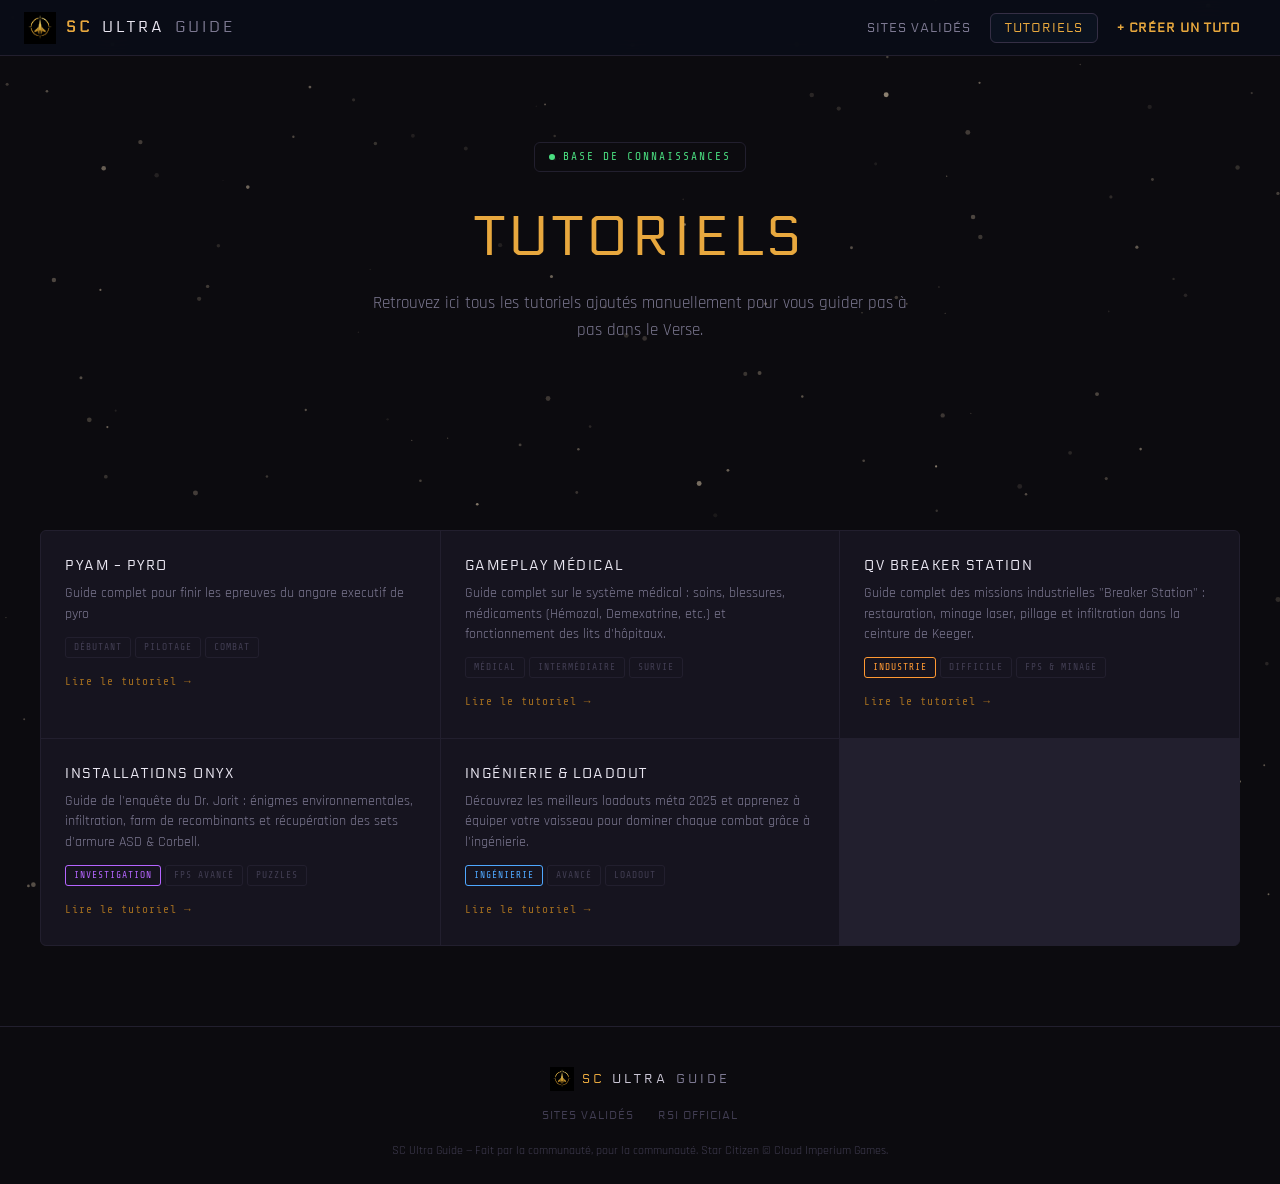
==== tutos.html @ 5474f026 "init" ====
<!DOCTYPE html>
<html lang="fr">

<head>
  <meta charset="UTF-8">
  <meta name="viewport" content="width=device-width, initial-scale=1.0">
  <title>Tutoriels — SC Ultra Guide</title>
  <meta name="description" content="Tutoriels et guides pratiques pour Star Citizen.">
  <link rel="stylesheet" href="style.css">
</head>

<body>
  <canvas id="stars-canvas"></canvas>

  <!-- NAVBAR -->
  <nav class="navbar">
    <a href="index.html" class="nav-logo">
      <img src="logo.png" alt="Logo" class="logo-img">
      <span class="sc">SC</span><span class="ultra">ULTRA</span><span class="guide">GUIDE</span>
    </a>
    <ul class="nav-links">
      <li><a href="index.html#sites">Sites Validés</a></li>
      <li><a href="tutos.html" class="active">Tutoriels</a></li>
      <li><a href="create-tuto.html" style="color: var(--accent); font-weight: bold;">+ Créer un Tuto</a></li>
    </ul>
    <div class="nav-hamburger" id="nav-hamburger">
      <span></span><span></span><span></span>
    </div>
  </nav>

  <!-- HERO -->
  <section class="hero" style="min-height: 50vh; padding-top: 100px;">
    <div class="hero-content">
      <div class="hero-badge"><span class="pulse-dot"></span> BASE DE CONNAISSANCES</div>
      <h1><span class="gradient-text">Tutoriels</span></h1>
      <p>Retrouvez ici tous les tutoriels ajoutés manuellement pour vous guider pas à pas dans le Verse.</p>
    </div>
  </section>

  <!-- TUTORIELS GRID -->
  <section class="section" id="tutos">
    <div class="container">
      <div class="cards-grid">

        <!-- EXEMPLE DE CARTE TUTORIEL -->
        <a href="pyam/index.html" class="card">
          <h3>PYAM - pyro</h3>
          <p>Guide complet pour finir les epreuves du angare executif de pyro</p>
          <div class="card-tags">
            <span class="card-tag">Débutant</span>
            <span class="card-tag">Pilotage</span>
            <span class="card-tag">Combat</span>
          </div>
          <span class="card-link">Lire le tutoriel →</span>
        </a>

        <!-- CARTE TUTORIEL MÉDICAL -->
        <a href="medical/index.html" class="card">
          <h3>Gameplay Médical</h3>
          <p>Guide complet sur le système médical : soins, blessures, médicaments (Hémozal, Demexatrine, etc.) et fonctionnement des lits d'hôpitaux.</p>
          <div class="card-tags">
            <span class="card-tag">Médical</span>
            <span class="card-tag">Intermédiaire</span>
            <span class="card-tag">Survie</span>
          </div>
          <span class="card-link">Lire le tutoriel →</span>
        </a>

        <!-- CARTE TUTORIEL QV BREAKER -->
        <a href="QVbreakerStation/index.html" class="card">
          <h3>QV Breaker Station</h3>
          <p>Guide complet des missions industrielles "Breaker Station" : restauration, minage laser, pillage et infiltration dans la ceinture de Keeger.</p>
          <div class="card-tags">
            <span class="card-tag" style="border-color:#ff9933; color:#ff9933;">Industrie</span>
            <span class="card-tag">Difficile</span>
            <span class="card-tag">FPS & Minage</span>
          </div>
          <span class="card-link">Lire le tutoriel →</span>
        </a>

        <!-- CARTE TUTORIEL ONYX -->
        <a href="onyx/index.html" class="card">
          <h3>Installations Onyx</h3>
          <p>Guide de l'enquête du Dr. Jorit : énigmes environnementales, infiltration, farm de recombinants et récupération des sets d'armure ASD & Corbell.</p>
          <div class="card-tags">
            <span class="card-tag" style="border-color:#b565ff; color:#b565ff;">Investigation</span>
            <span class="card-tag">FPS Avancé</span>
            <span class="card-tag">Puzzles</span>
          </div>
          <span class="card-link">Lire le tutoriel →</span>
        </a>

        <!-- CARTE TUTORIEL INGÉNIERIE VAISSEAU -->
        <a href="ingénérie vaiseau/index.html" class="card">
          <h3>Ingénierie & Loadout</h3>
          <p>Découvrez les meilleurs loadouts méta 2025 et apprenez à équiper votre vaisseau pour dominer chaque combat grâce à l'ingénierie.</p>
          <div class="card-tags">
            <span class="card-tag" style="border-color:#4fa8ff; color:#4fa8ff;">Ingénierie</span>
            <span class="card-tag">Avancé</span>
            <span class="card-tag">Loadout</span>
          </div>
          <span class="card-link">Lire le tutoriel →</span>
        </a>

        <!-- AJOUTE D'AUTRES CARTES ICI -->

      </div>
    </div>
  </section>

  <!-- FOOTER -->
  <footer class="footer">
    <div class="footer-content">
      <div class="footer-logo">
        <img src="logo.png" alt="Logo" class="logo-img-footer">
        <span style="color:var(--accent)">SC</span> ULTRA <span style="color:var(--text-mid)">GUIDE</span>
      </div>
      <div class="footer-links">
        <a href="index.html#sites">Sites Validés</a>
        <a href="https://robertsspaceindustries.com/" target="_blank">RSI Official</a>
      </div>
      <p>SC Ultra Guide — Fait par la communauté, pour la communauté. Star Citizen © Cloud Imperium Games.</p>
    </div>
  </footer>

  <!-- Pour les étoiles animées et la navbar -->
  <script>
    // Just core functions needed for layout
    function initStars() {
      const canvas = document.getElementById('stars-canvas');
      if (!canvas) return;
      const ctx = canvas.getContext('2d');
      let stars = [];
      const STAR_COUNT = 200;

      function resize() { canvas.width = window.innerWidth; canvas.height = window.innerHeight; }
      function createStars() {
        stars = [];
        for (let i = 0; i < STAR_COUNT; i++) {
          stars.push({ x: Math.random() * canvas.width, y: Math.random() * canvas.height, size: Math.random() * 2 + 0.5, speed: Math.random() * 0.3 + 0.05, opacity: Math.random() * 0.8 + 0.2, pulse: Math.random() * Math.PI * 2 });
        }
      }
      function draw() {
        ctx.clearRect(0, 0, canvas.width, canvas.height);
        stars.forEach(star => {
          star.pulse += 0.01; star.y -= star.speed;
          const flicker = Math.sin(star.pulse) * 0.3 + 0.7;
          if (star.y < -5) { star.y = canvas.height + 5; star.x = Math.random() * canvas.width; }
          ctx.beginPath(); ctx.arc(star.x, star.y, star.size, 0, Math.PI * 2);
          ctx.fillStyle = `rgba(230, 210, 180, ${star.opacity * flicker})`; ctx.fill();
        });
        requestAnimationFrame(draw);
      }
      resize(); createStars(); draw();
      window.addEventListener('resize', () => { resize(); createStars(); });
    }
    document.addEventListener('DOMContentLoaded', initStars);
  </script>
</body>

</html>
---- style.css ----
/* ========== FONTS ========== */
@import url('https://fonts.googleapis.com/css2?family=Share+Tech+Mono&family=Rajdhani:wght@300;400;500;600;700&family=Electrolize&display=swap');

/* ========== CSS VARIABLES ========== */
:root {
  --bg-primary: #0c0b0f;
  --bg-secondary: #12111a;
  --bg-card: #16141f;
  --bg-card-hover: #1e1b29;
  --accent: #e8a83e;
  --accent-dim: #a06c1f;
  --accent-glow: rgba(232, 168, 62, 0.1);
  --green: #4ade80;
  --orange: #f59e0b;
  --red: #ef4444;
  --text: #c9c5d4;
  --text-bright: #eae7f2;
  --text-mid: #7c7891;
  --text-dim: #413d52;
  --border: #221f2e;
  --border-hover: #352f45;
  --radius: 6px;
  --font-mono: 'Share Tech Mono', monospace;
  --font-main: 'Rajdhani', sans-serif;
  --font-ui: 'Electrolize', sans-serif;
}

/* ========== RESET ========== */
*, *::before, *::after { margin: 0; padding: 0; box-sizing: border-box; }

html { scroll-behavior: smooth; }

body {
  font-family: var(--font-main);
  background: var(--bg-primary);
  color: var(--text);
  overflow-x: hidden;
  min-height: 100vh;
  line-height: 1.6;
}

::-webkit-scrollbar { width: 4px; }
::-webkit-scrollbar-track { background: var(--bg-secondary); }
::-webkit-scrollbar-thumb { background: var(--text-dim); border-radius: 2px; }

a { text-decoration: none; color: inherit; }

/* ========== STARS ========== */
#stars-canvas {
  position: fixed;
  top: 0; left: 0;
  width: 100%; height: 100%;
  z-index: 0;
  pointer-events: none;
  opacity: 0.6;
}

/* ========== NAVBAR ========== */
.navbar {
  position: fixed;
  top: 0; left: 0; right: 0;
  z-index: 1000;
  height: 56px;
  display: flex;
  align-items: center;
  justify-content: space-between;
  padding: 0 1.5rem;
  background: rgba(10, 14, 23, 0.92);
  backdrop-filter: blur(12px);
  border-bottom: 1px solid var(--border);
}

.navbar.scrolled {
  border-bottom-color: var(--accent-dim);
}

.nav-logo {
  display: flex;
  align-items: center;
  gap: 10px;
  font-family: var(--font-ui);
  font-size: 0.95rem;
  letter-spacing: 3px;
  text-transform: uppercase;
}

.nav-logo .logo-img {
  width: 32px;
  height: 32px;
  object-fit: contain;
}

.footer-logo {
  font-family: var(--font-ui);
  font-size: 0.8rem;
  letter-spacing: 3px;
  text-transform: uppercase;
  display: flex;
  align-items: center;
  gap: 8px;
}

.footer-logo .logo-img-footer {
  width: 24px;
  height: 24px;
  object-fit: contain;
}

.nav-logo .sc { color: var(--accent); font-weight: 700; }
.nav-logo .ultra { color: var(--text-bright); }
.nav-logo .guide { color: var(--text-mid); font-weight: 400; }

.nav-links {
  display: flex;
  align-items: center;
  gap: 4px;
  list-style: none;
}

.nav-links a {
  padding: 6px 14px;
  font-family: var(--font-ui);
  font-size: 0.8rem;
  letter-spacing: 1px;
  color: var(--text-mid);
  border: 1px solid transparent;
  border-radius: var(--radius);
  transition: all 0.2s ease;
  text-transform: uppercase;
}

.nav-links a:hover,
.nav-links a.active {
  color: var(--accent);
  border-color: var(--border-hover);
  background: rgba(59, 158, 255, 0.04);
}

.nav-hamburger {
  display: none;
  flex-direction: column;
  gap: 5px;
  cursor: pointer;
  padding: 5px;
}

.nav-hamburger span {
  width: 22px;
  height: 1.5px;
  background: var(--text-mid);
  transition: all 0.2s ease;
}

/* ========== HERO ========== */
.hero {
  position: relative;
  z-index: 1;
  min-height: 100vh;
  display: flex;
  align-items: center;
  justify-content: center;
  text-align: center;
  padding: 2rem;
}

.hero-content {
  max-width: 750px;
}

.hero-badge {
  display: inline-flex;
  align-items: center;
  gap: 8px;
  padding: 5px 14px;
  border: 1px solid var(--border);
  border-radius: var(--radius);
  font-family: var(--font-mono);
  font-size: 0.7rem;
  color: var(--green);
  letter-spacing: 2px;
  text-transform: uppercase;
  margin-bottom: 2rem;
}

.hero-badge .pulse-dot {
  width: 6px; height: 6px;
  background: var(--green);
  border-radius: 50%;
  animation: pulse 2.5s infinite;
}

.hero h1 {
  font-family: var(--font-ui);
  font-size: clamp(2rem, 5vw, 3.5rem);
  font-weight: 400;
  letter-spacing: 4px;
  text-transform: uppercase;
  line-height: 1.2;
  margin-bottom: 1.2rem;
  color: var(--text-bright);
}

.hero h1 .gradient-text {
  color: var(--accent);
}

.hero p {
  font-size: 1.05rem;
  color: var(--text-mid);
  max-width: 550px;
  margin: 0 auto 2rem;
  font-weight: 400;
}

.hero-buttons {
  display: flex;
  gap: 0.8rem;
  justify-content: center;
  flex-wrap: wrap;
}

.btn {
  padding: 10px 24px;
  border-radius: var(--radius);
  font-family: var(--font-ui);
  font-size: 0.8rem;
  letter-spacing: 1.5px;
  text-transform: uppercase;
  cursor: pointer;
  border: 1px solid var(--border);
  transition: all 0.2s ease;
  display: inline-flex;
  align-items: center;
  gap: 8px;
  background: transparent;
  color: var(--text);
}

.btn-primary {
  background: var(--accent);
  border-color: var(--accent);
  color: #fff;
}

.btn-primary:hover {
  background: #4fa8ff;
  border-color: #4fa8ff;
}

.btn-outline:hover {
  border-color: var(--accent-dim);
  color: var(--accent);
}

.hero-stats {
  display: flex;
  justify-content: center;
  gap: 3rem;
  margin-top: 3.5rem;
  padding-top: 2rem;
  border-top: 1px solid var(--border);
}

.hero-stat { text-align: center; }

.hero-stat .number {
  font-family: var(--font-mono);
  font-size: 1.8rem;
  color: var(--accent);
}

.hero-stat .label {
  font-family: var(--font-ui);
  font-size: 0.65rem;
  color: var(--text-dim);
  text-transform: uppercase;
  letter-spacing: 2px;
  margin-top: 4px;
}

/* ========== SECTIONS ========== */
.section {
  position: relative;
  z-index: 1;
  padding: 5rem 1.5rem;
}

.section-header {
  text-align: center;
  margin-bottom: 3rem;
}

.section-header .tag {
  display: inline-block;
  padding: 4px 12px;
  border: 1px solid var(--border);
  border-radius: var(--radius);
  font-family: var(--font-mono);
  font-size: 0.65rem;
  color: var(--text-dim);
  text-transform: uppercase;
  letter-spacing: 3px;
  margin-bottom: 1rem;
}

.section-header h2 {
  font-family: var(--font-ui);
  font-size: clamp(1.4rem, 3vw, 2rem);
  font-weight: 400;
  letter-spacing: 3px;
  text-transform: uppercase;
  color: var(--text-bright);
  margin-bottom: 0.6rem;
}

.section-header p {
  color: var(--text-mid);
  font-size: 0.95rem;
}

.container {
  max-width: 1200px;
  margin: 0 auto;
}

/* ========== SEARCH ========== */
.search-container {
  max-width: 500px;
  margin: 0 auto 2rem;
  position: relative;
}

.search-input {
  width: 100%;
  padding: 12px 18px 12px 42px;
  background: var(--bg-card);
  border: 1px solid var(--border);
  border-radius: var(--radius);
  color: var(--text);
  font-family: var(--font-main);
  font-size: 0.9rem;
  transition: border-color 0.2s ease;
}

.search-input:focus {
  outline: none;
  border-color: var(--accent-dim);
}

.search-input::placeholder { color: var(--text-dim); }

.search-icon {
  position: absolute;
  left: 14px;
  top: 50%;
  transform: translateY(-50%);
  color: var(--text-dim);
  font-size: 0.85rem;
}

/* ========== FILTERS ========== */
.filter-bar {
  display: flex;
  justify-content: center;
  gap: 6px;
  flex-wrap: wrap;
  margin-bottom: 2rem;
}

.filter-btn {
  padding: 6px 14px;
  background: transparent;
  border: 1px solid var(--border);
  border-radius: var(--radius);
  color: var(--text-dim);
  font-family: var(--font-ui);
  font-size: 0.72rem;
  letter-spacing: 1px;
  text-transform: uppercase;
  cursor: pointer;
  transition: all 0.2s ease;
  display: inline-flex;
  align-items: center;
  gap: 6px;
}

.filter-icon {
  width: 14px;
  height: 14px;
  filter: invert(45%) sepia(20%) saturate(400%) hue-rotate(200deg) brightness(85%) contrast(90%);
  transition: filter 0.2s ease;
}

.filter-btn:hover .filter-icon {
  filter: invert(60%) sepia(10%) saturate(500%) hue-rotate(200deg) brightness(100%) contrast(90%);
}

.filter-btn.active .filter-icon {
  filter: invert(70%) sepia(50%) saturate(3000%) hue-rotate(350deg) brightness(100%) contrast(100%);
}

.filter-btn:hover {
  border-color: var(--border-hover);
  color: var(--text-mid);
}

.filter-btn.active {
  background: rgba(59, 158, 255, 0.08);
  border-color: var(--accent-dim);
  color: var(--accent);
}

/* ========== CARDS ========== */
.cards-grid {
  display: grid;
  grid-template-columns: repeat(auto-fill, minmax(300px, 1fr));
  gap: 1px;
  background: var(--border);
  border: 1px solid var(--border);
  border-radius: var(--radius);
  overflow: hidden;
}

.card {
  background: var(--bg-card);
  padding: 1.5rem;
  transition: background 0.2s ease;
  position: relative;
  display: block;
  cursor: pointer;
}

.card:hover {
  background: var(--bg-card-hover);
}

.card::after {
  content: '';
  position: absolute;
  left: 0; top: 0; bottom: 0;
  width: 2px;
  background: transparent;
  transition: background 0.2s ease;
}

.card:hover::after {
  background: var(--accent);
}

.card-icon {
  font-size: 1.3rem;
  margin-bottom: 0.8rem;
  display: inline-block;
}

.card h3 {
  font-family: var(--font-ui);
  font-size: 0.85rem;
  font-weight: 400;
  letter-spacing: 1.5px;
  text-transform: uppercase;
  color: var(--text-bright);
  margin-bottom: 0.4rem;
  transition: color 0.2s ease;
}

.card:hover h3 {
  color: var(--accent);
}

.card p {
  color: var(--text-mid);
  font-size: 0.85rem;
  line-height: 1.5;
  margin-bottom: 0.8rem;
}

.card-tags {
  display: flex;
  flex-wrap: wrap;
  gap: 4px;
  margin-bottom: 0.6rem;
}

.card-tag {
  padding: 2px 8px;
  border: 1px solid var(--border);
  border-radius: 3px;
  font-family: var(--font-mono);
  font-size: 0.6rem;
  color: var(--text-dim);
  letter-spacing: 1px;
  text-transform: uppercase;
}

.card-link {
  font-family: var(--font-mono);
  font-size: 0.7rem;
  color: var(--accent-dim);
  letter-spacing: 1px;
  transition: color 0.2s ease;
}

.card:hover .card-link {
  color: var(--accent);
}

/* ========== INFO CARDS ========== */
.info-grid {
  display: grid;
  grid-template-columns: repeat(auto-fill, minmax(320px, 1fr));
  gap: 1px;
  background: var(--border);
  border: 1px solid var(--border);
  border-radius: var(--radius);
  overflow: hidden;
}

.info-card {
  background: var(--bg-card);
  padding: 1.5rem;
}

.info-card h3 {
  font-family: var(--font-ui);
  font-size: 0.8rem;
  font-weight: 400;
  letter-spacing: 1.5px;
  text-transform: uppercase;
  color: var(--text-bright);
  margin-bottom: 1rem;
  padding-bottom: 0.6rem;
  border-bottom: 1px solid var(--border);
}

.info-list { list-style: none; }

.info-list li {
  padding: 5px 0;
  display: flex;
  align-items: center;
  gap: 8px;
  font-size: 0.85rem;
  color: var(--text-mid);
}

.info-list li .key-label {
  color: var(--text);
  font-weight: 500;
  min-width: 110px;
}

.info-list li .key-value {
  font-family: var(--font-mono);
  font-size: 0.75rem;
  color: var(--accent);
  padding: 2px 8px;
  background: rgba(59, 158, 255, 0.06);
  border: 1px solid var(--border);
  border-radius: 3px;
}

/* ========== NO RESULTS ========== */
.no-results {
  text-align: center;
  padding: 3rem;
}

.no-results p {
  color: var(--text-dim);
  font-family: var(--font-mono);
  font-size: 0.85rem;
  letter-spacing: 1px;
}

/* ========== FOOTER ========== */
.footer {
  position: relative;
  z-index: 1;
  padding: 2.5rem 1.5rem 1.5rem;
  border-top: 1px solid var(--border);
}

.footer-content {
  max-width: 1200px;
  margin: 0 auto;
  display: flex;
  flex-direction: column;
  align-items: center;
  gap: 1rem;
}



.footer-links {
  display: flex;
  gap: 1.5rem;
  flex-wrap: wrap;
  justify-content: center;
}

.footer-links a {
  color: var(--text-dim);
  font-family: var(--font-ui);
  font-size: 0.7rem;
  letter-spacing: 1px;
  text-transform: uppercase;
  transition: color 0.2s ease;
}

.footer-links a:hover { color: var(--accent); }

.footer p {
  color: var(--text-dim);
  font-size: 0.75rem;
}

/* ========== ANIMATIONS ========== */
@keyframes pulse {
  0%, 100% { opacity: 1; }
  50% { opacity: 0.3; }
}

.animate-on-scroll {
  opacity: 0;
  transform: translateY(20px);
  transition: opacity 0.5s ease, transform 0.5s ease;
}

.animate-on-scroll.visible {
  opacity: 1;
  transform: translateY(0);
}

/* ========== RESPONSIVE ========== */
@media (max-width: 900px) {
  .nav-links { display: none; }
  .nav-hamburger { display: flex; }

  .nav-links.open {
    display: flex;
    flex-direction: column;
    position: absolute;
    top: 56px;
    left: 0; right: 0;
    background: rgba(10, 14, 23, 0.98);
    padding: 1rem;
    border-bottom: 1px solid var(--border);
  }

  .hero-stats { gap: 1.5rem; }
  .cards-grid { grid-template-columns: 1fr; }
  .info-grid { grid-template-columns: 1fr; }
}

@media (max-width: 480px) {
  .section { padding: 3rem 1rem; }
  .navbar { padding: 0 1rem; }
  .hero-buttons { flex-direction: column; align-items: center; }
}
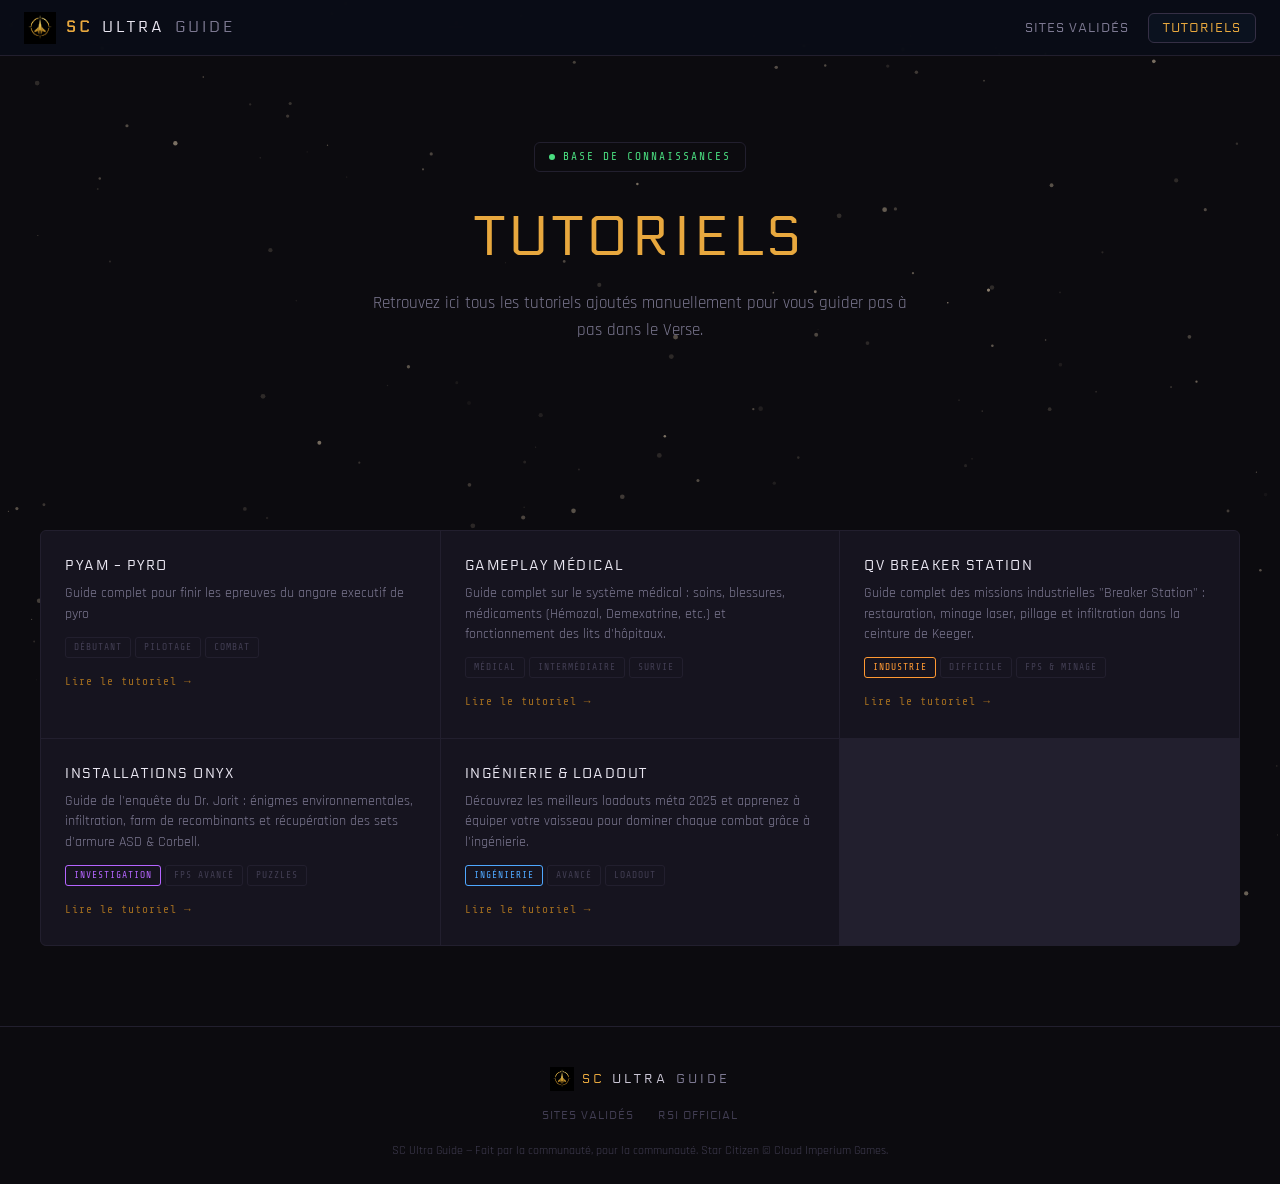
==== commit d7e5c23f: "supression truc inutile" ====
--- a/tutos.html
+++ b/tutos.html
@@ -21,7 +21,6 @@
     <ul class="nav-links">
       <li><a href="index.html#sites">Sites Validés</a></li>
       <li><a href="tutos.html" class="active">Tutoriels</a></li>
-      <li><a href="create-tuto.html" style="color: var(--accent); font-weight: bold;">+ Créer un Tuto</a></li>
     </ul>
     <div class="nav-hamburger" id="nav-hamburger">
       <span></span><span></span><span></span>
